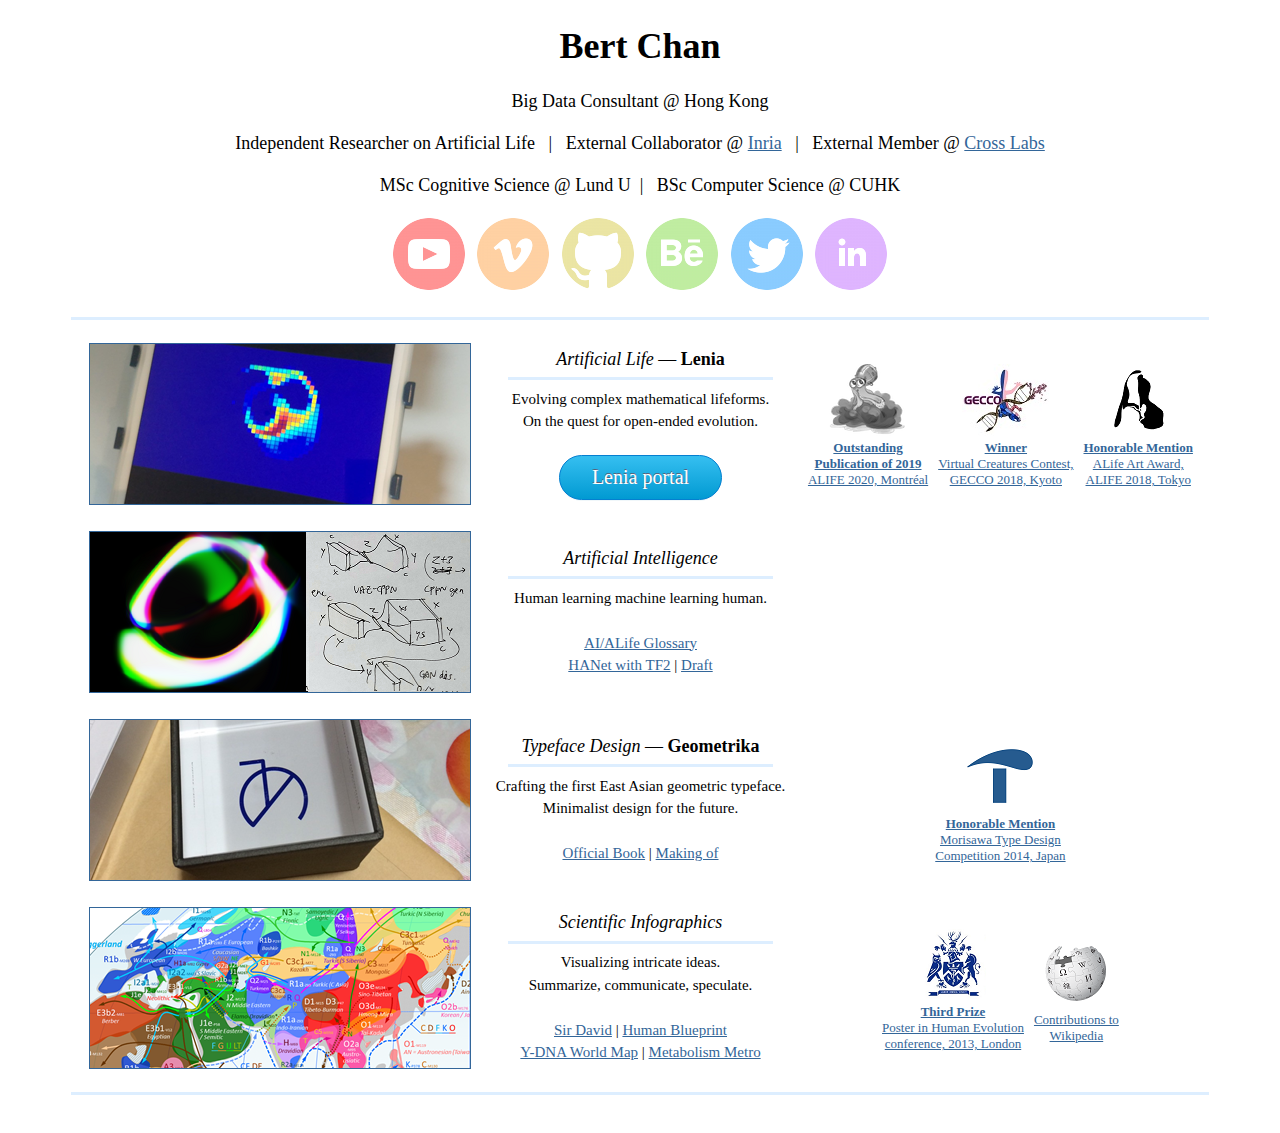
==== index.html @ 1d231fcc "Update index.html" ====
<head>
<meta charset="UTF-8">
<meta name="twitter:card" content="summary" />
<meta name="twitter:site" content="@BertChakovsky" />
<meta name="twitter:title" content="Bert Chan" />
<meta name="twitter:description" content="Bert Chan's Homepage" />
<meta name="twitter:image" content="https://chakazul.github.io/photos/myself-sweden-sq.jpg" />
<style>
BODY, TD { font:18px Georgia; text-align:center; }
H1 { margin-top:25px; }
HR { width:90%; height:3px; border:0px; background:#def; }
A { color:#369; }
TABLE { border:0px; margin:auto; }
TABLE.main TD { vertical-align:center; padding:4px; }
.title { font:18px Georgia; }
.notes { font:15px Georgia; line-height:1.5em; }
.notes2 { font:13px Verdana; }
.thumb { width:380px; height:160px; border:solid 1px #369; margin:8px; }
.liked { margin-top:10px; margin-bottom:20px; }
.liked LI { text-align:left; font:11px Verdana; list-style:none; padding-left:1rem; text-indent:-1.2rem; }
.liked LI:before { content:"🗨️ "; }
/*.liked TD { border:solid 1px lightgrey; padding:5px 20px; }*/
IMG { margin:4px; }
/* https://www.bestcssbuttongenerator.com/ */
.myButton {
	box-shadow: 0px 1px 0px 0px #f0f7fa;
	background:linear-gradient(to bottom, #33bdef 5%, #019ad2 100%);
	background-color:#33bdef;
	border-radius:30px;
	border:1px solid #057fd0;
	display:inline-block;
	cursor:pointer;
	padding:10px 32px;
	color:#ffffff;
	font-family:Georgia;
	font-size:20px;
	text-decoration:none;
	text-shadow:0px -1px 0px #5b6178;
}
.myButton:hover {
	background:linear-gradient(to bottom, #019ad2 5%, #33bdef 100%);
	background-color:#019ad2;
}
.myButton:active {
	position:relative;
	top:1px;
}
</style>
<title>Bert Chan</title>
</head>

<body>
<h1 align=center>Bert Chan</h1>
<p align=center>
Big Data Consultant @ Hong Kong<br><br>
Independent Researcher on Artificial Life &nbsp; | &nbsp;
External Collaborator @ <a target=_blank href="https://flowers.inria.fr/">Inria</a> &nbsp; | &nbsp;
External Member @ <a target=_blank href="https://www.crosslabs.org/">Cross Labs</a><br><br>
MSc Cognitive Science @ Lund U&nbsp; | &nbsp; 
BSc Computer Science @ CUHK<br>

<p align=center>
<a target=_blank href="https://www.youtube.com/channel/UChvhpLkX0j5Hn50vfhud9aQ"><img src="icons/icon-youtube.png"></a>
<a target=_blank href="https://vimeo.com/user86703904"><img src="icons/icon-vimeo.png"></a>
<a target=_blank href="https://github.com/Chakazul/"><img src="icons/icon-github.png"></a>
<a target=_blank href="https://www.behance.net/bertchan"><img src="icons/icon-behance.png"></a>
<a target=_blank href="https://twitter.com/BertChakovsky"><img src="icons/icon-twitter.png"></a>
<a target=_blank href="https://www.linkedin.com/in/bertchan/"><img src="icons/icon-linkedin.png"></a>

<hr>

<table width=90% class="main">
<tr>
<td><img class="thumb" src="icons/thumb-lenia.png"></td>
<td class="notes"><div class="title"><i>Artificial Life</i> &mdash; <b>Lenia</b></div><hr>
	Evolving complex mathematical lifeforms.<br>On the quest for open-ended evolution.<br><br>
	<a href="lenia.html"><span class="mybutton">Lenia portal</span></a>
</td>
<td class="notes">
	<table><tr>
		<td class="notes2"><a target=_blank href="https://twitter.com/BertChakovsky/status/1284913682074353664"><img src="icons/logo-alife2020b.png"><br><b>Outstanding</b><br><b>Publication of 2019</b><br>ALIFE 2020, Montréal</a></td>
		<td class="notes2"><a target=_blank href="https://virtualcreatures.github.io/"><img src="icons/logo-gecco.png"><br><b>Winner</b><br>Virtual Creatures Contest,<br>GECCO 2018, Kyoto</a></td>
		<td class="notes2"><a target=_blank href="http://artaward2018.alifelab.org/"><img src="icons/logo-alife.png"><br><b>Honorable Mention</b><br>ALife Art Award,<br>ALIFE 2018, Tokyo</a></td>
	</tr></table>
    <!--
	<table><tr>
		<td class="notes2"><img src="icons/Y.png" valign="middle">
		<td class="notes2"><a target=_blank href="https://news.ycombinator.com/item?id=18754433"><b>Front page</b> in<br>Hacker News</a>
		<td class="notes2"><img src="icons/AS.png" valign="middle">
		<td class="notes2"><a target=_blank href="arxiv-sanity.png"><b>Top hype</b> in<br>Arxiv Sanity</a>
		<td class="notes2"><img src="icons/PWC.png" valign="middle">
		<td class="notes2"><a target=_blank href="paperswithcode.jpg"><b>Top trending</b> in<br>Papers With Code</a>
	</tr></table>
    -->
    <!--
	<table class="liked"><tr><td class="notes2">
	</td></tr><tr><td class="notes2">
	<a href="#" title="💙 Liked by Jeff Dean (Google.AI lead), Demis Hassabis (DeepMind founder & CEO)
🗨️ This made me reflect on metamorphosis, extinction, identity, and selfhood. - Murray Shanahan (DeepMind senior researcher)
🗨️ This is extremely interesting! - Pierre-Yves Oudeyer (INRIA research director)
🗨️ The thoroughness of [Bert]'s Lenia paper is incredible. - Eric Jang (Google Brain research engineer)
🗨️ There's a lot of good work there - seeing the parameter map analysed in such detail is fantastic. - Tim Hutton (Microsoft senior scientist)">What people said</a> 👆
	</td></tr></table>
    -->
</td>
</tr>

<tr>
<td><img class="thumb" src="icons/thumb-ai3.png"></td>
<td class="notes"><div class="title"><i>Artificial Intelligence</i></div><hr>
	Human learning machine learning human.<br><br>
	<a target=_blank href="http://bit.ly/31eKYdn">AI/ALife Glossary</a><br>
	<a target=_blank href="https://colab.research.google.com/github/Chakazul/HANet/blob/master/hanet_tf2.ipynb">HANet with TF2</a> |
	<a target=_blank href="hanet-notes.jpg">Draft</a>
</td>
<td class="notes">
	<table><tr>
	</tr></table>
	<br><br><br>
    <!--
	<table class="liked"><tr><td class="notes2">
	<a href="#" title="🔄 Retweeted by David Ha (Google Brain researcher), François Chollet (Google, creator of Keras)">What people said</a> 👆
	</td></tr></table>
    -->
</td>
</tr>

<tr>
<td><img class="thumb" src="icons/thumb-geo.png"></td>
<td class="notes"><div class="title"><i>Typeface Design</i> &mdash; <b>Geometrika</b></div><hr>
	Crafting the first East Asian geometric typeface.<br>Minimalist design for the future.<br><br>
	<a target=_blank href="https://competition.morisawa.co.jp/wordpress/wp-content/uploads/2018/06/MOTC2014_Collections.pdf">Official Book</a> |
	<a target=_blank href="https://www.behance.net/gallery/31376945/Typeface-Geometrika-">Making of</a>
</td>
<td class="notes">
	<table><tr>
		<td class="notes2"><a target=_blank href="https://competition.morisawa.co.jp/en/archives/2014/news/20141127_result/"><img src="icons/logo-morisawa.png"><br><b>Honorable Mention</b><br>Morisawa Type Design<br>Competition 2014, Japan</a></td>
	</tr></table>
    <!--
	<table class="liked"><tr><td class="notes2">
	<a href="#" title="🗨️ I was impressed by the challenge taken on by the designer. - Osamu Torinoumi (JiyuKobo founder)
🗨️ I sense an aesthetic appeal in the manner in which the characters are captured. - Kenya Hara (MUJI art director)">What people said</a> 👆
	</td></tr></table>
    -->
</td>
</tr>

<tr>
<td><img class="thumb" src="icons/thumb-dna.png"></td>
<td class="notes"><div class="title"><i>Scientific Infographics</i></div><hr>
	Visualizing intricate ideas.<br>Summarize, communicate, speculate.<br><br>
	<a target=_blank href="attenborough.jpg">Sir David</a> |
	<a target=_blank href="https://www.behance.net/gallery/31695407/Infographics-Human-Evolution">Human Blueprint</a><br>
	<a target=_blank href="https://www.behance.net/gallery/31696657/Infographics-Y-DNA-Genetics">Y-DNA World Map</a> |
	<a target=_blank href="https://www.behance.net/gallery/38270165/Metro-Map-of-Metabolism-The-Overview">Metabolism Metro</a>
</td>
<td class="notes">
	<table><tr>
		<td class="notes2"><a target=_blank href="Human-Evolution-Past-present-and-future.pdf"><img src="icons/logo-marsden.png"><br><b>Third Prize</b><br>Poster in Human Evolution<br>conference, 2013, London</a></td>
		<td class="notes2"><a target=_blank href="https://en.wikipedia.org/wiki/User:Chakazul"><img src="icons/logo-wikipedia.png"><br>Contributions to<br>Wikipedia</a></td>
	</tr></table>
    <!--
	<table class="liked"><tr><td class="notes2">
	<a href="#" title="🏆 Awarded by Sir David Attenborough
🗨️ Magnificent poster. - Erika Schagatay (MSU Professor) on Human Blueprint
🗨️ I am impressed by the level of detail of the new infographic. - Sazhnyev (wikipedian) on Metabolism Metro
🗨️ Impressive effort of visually summarizing what we know about worldwide Y-chromosome distribution. - Dienekes Pontikos (blogger) on Y-DNA Map">What people said</a> 👆
	</td></tr></table>
    -->
</td>
</tr>
</table>

<hr><br>

</body>
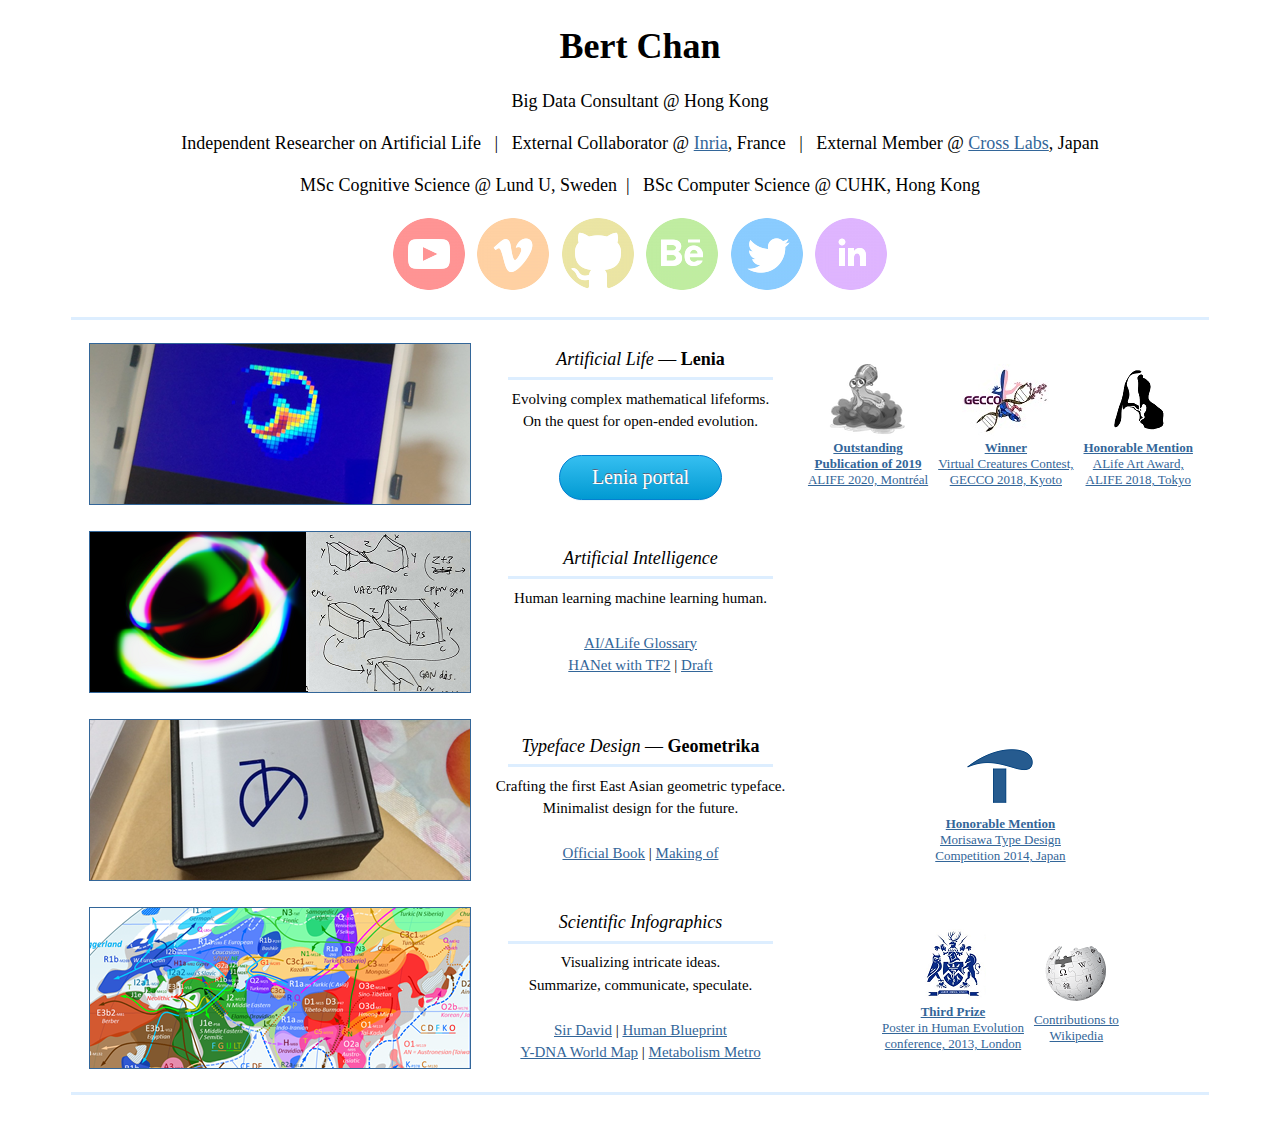
==== commit e9b582ba: "Update index.html" ====
--- a/index.html
+++ b/index.html
@@ -54,10 +54,10 @@
 <p align=center>
 Big Data Consultant @ Hong Kong<br><br>
 Independent Researcher on Artificial Life &nbsp; | &nbsp;
-External Collaborator @ <a target=_blank href="https://flowers.inria.fr/">Inria</a> &nbsp; | &nbsp;
-External Member @ <a target=_blank href="https://www.crosslabs.org/">Cross Labs</a><br><br>
-MSc Cognitive Science @ Lund U&nbsp; | &nbsp; 
-BSc Computer Science @ CUHK<br>
+External Collaborator @ <a target=_blank href="https://flowers.inria.fr/">Inria</a>, France &nbsp; | &nbsp;
+External Member @ <a target=_blank href="https://www.crosslabs.org/">Cross Labs</a>, Japan<br><br>
+MSc Cognitive Science @ Lund U, Sweden&nbsp; | &nbsp; 
+BSc Computer Science @ CUHK, Hong Kong<br>
 
 <p align=center>
 <a target=_blank href="https://www.youtube.com/channel/UChvhpLkX0j5Hn50vfhud9aQ"><img src="icons/icon-youtube.png"></a>
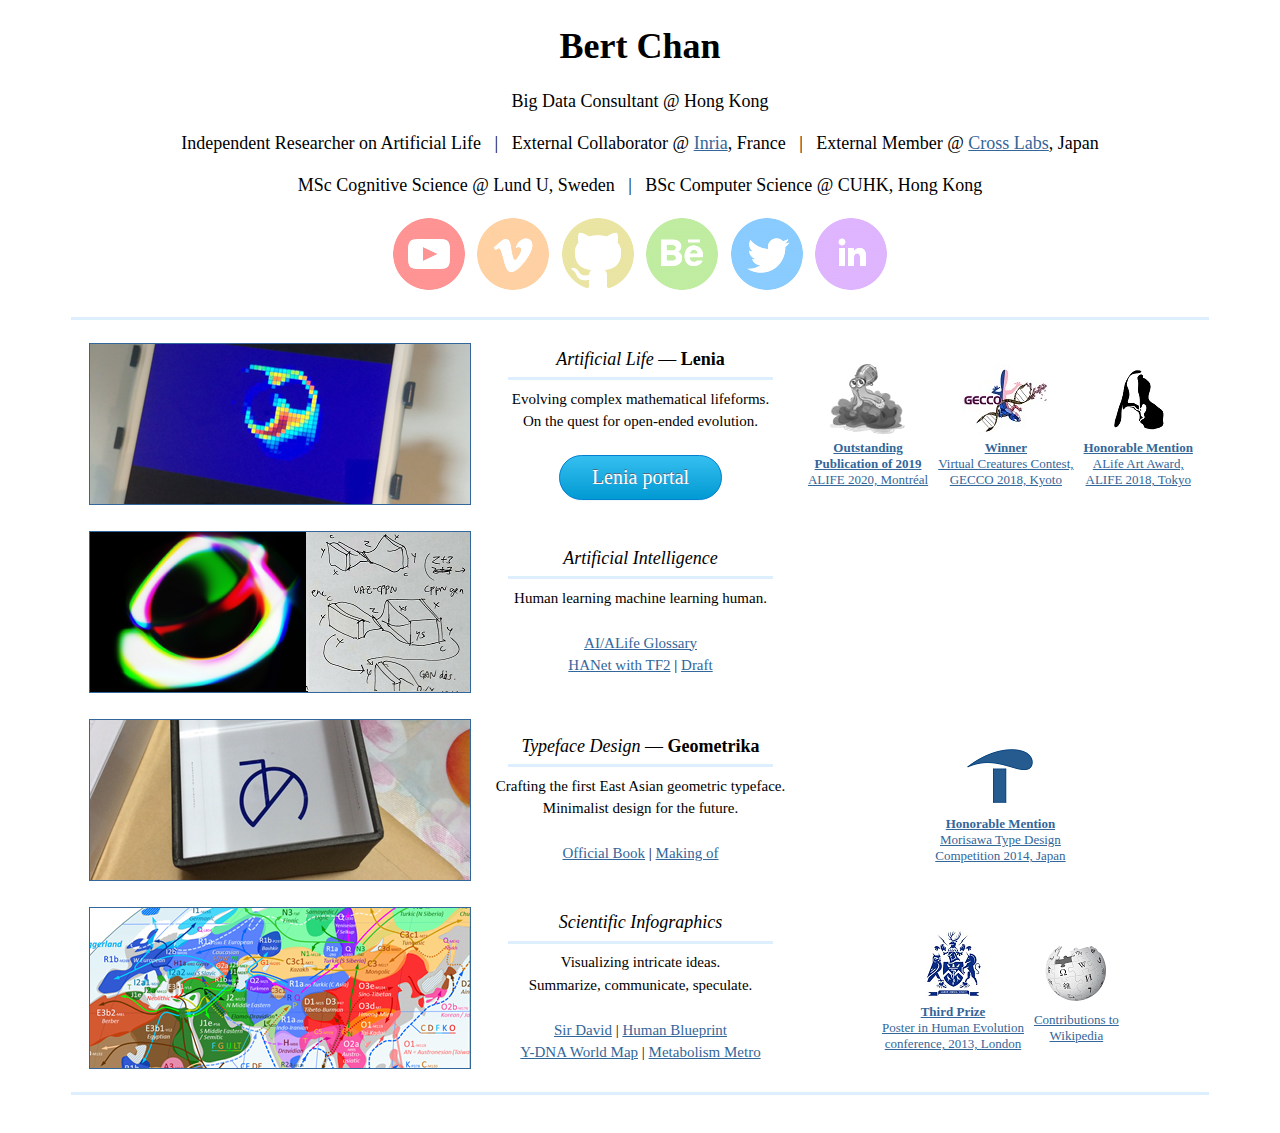
==== commit f9ebbeef: "Update index.html" ====
--- a/index.html
+++ b/index.html
@@ -56,7 +56,7 @@
 Independent Researcher on Artificial Life &nbsp; | &nbsp;
 External Collaborator @ <a target=_blank href="https://flowers.inria.fr/">Inria</a>, France &nbsp; | &nbsp;
 External Member @ <a target=_blank href="https://www.crosslabs.org/">Cross Labs</a>, Japan<br><br>
-MSc Cognitive Science @ Lund U, Sweden&nbsp; | &nbsp; 
+MSc Cognitive Science @ Lund U, Sweden &nbsp; | &nbsp; 
 BSc Computer Science @ CUHK, Hong Kong<br>
 
 <p align=center>
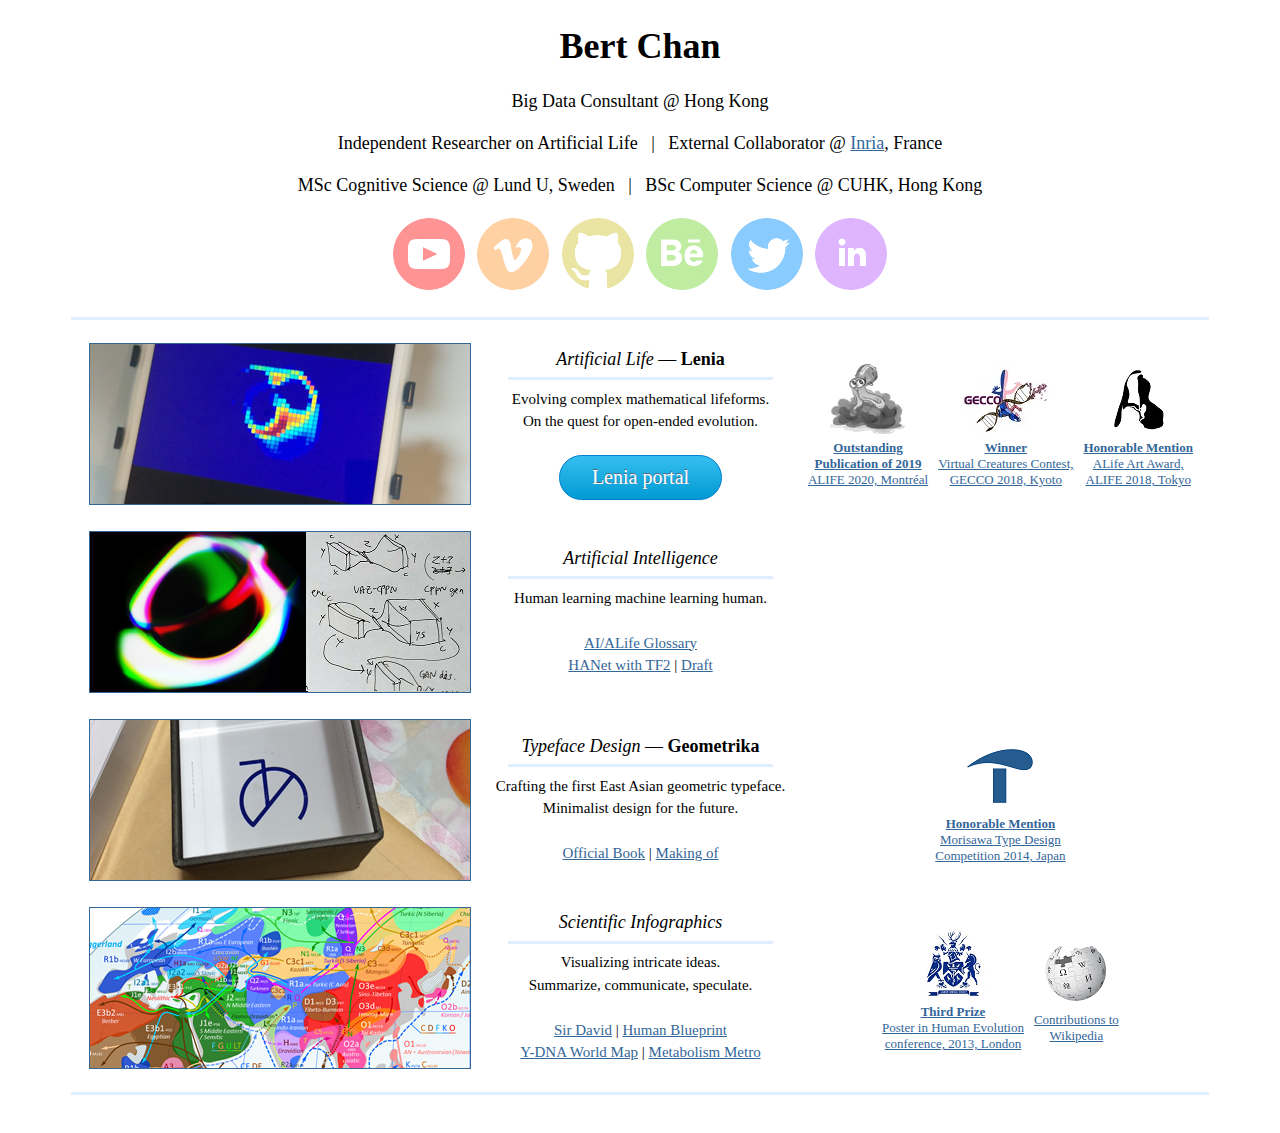
==== commit fa20d8a8: "Update index.html" ====
--- a/index.html
+++ b/index.html
@@ -54,8 +54,8 @@
 <p align=center>
 Big Data Consultant @ Hong Kong<br><br>
 Independent Researcher on Artificial Life &nbsp; | &nbsp;
-External Collaborator @ <a target=_blank href="https://flowers.inria.fr/">Inria</a>, France &nbsp; | &nbsp;
-External Member @ <a target=_blank href="https://www.crosslabs.org/">Cross Labs</a>, Japan<br><br>
+External Collaborator @ <a target=_blank href="https://flowers.inria.fr/">Inria</a>, France<br><br>
+<!-- &nbsp; | &nbsp; External Member @ <a target=_blank href="https://www.crosslabs.org/">Cross Labs</a>, Japan-->
 MSc Cognitive Science @ Lund U, Sweden &nbsp; | &nbsp; 
 BSc Computer Science @ CUHK, Hong Kong<br>
 
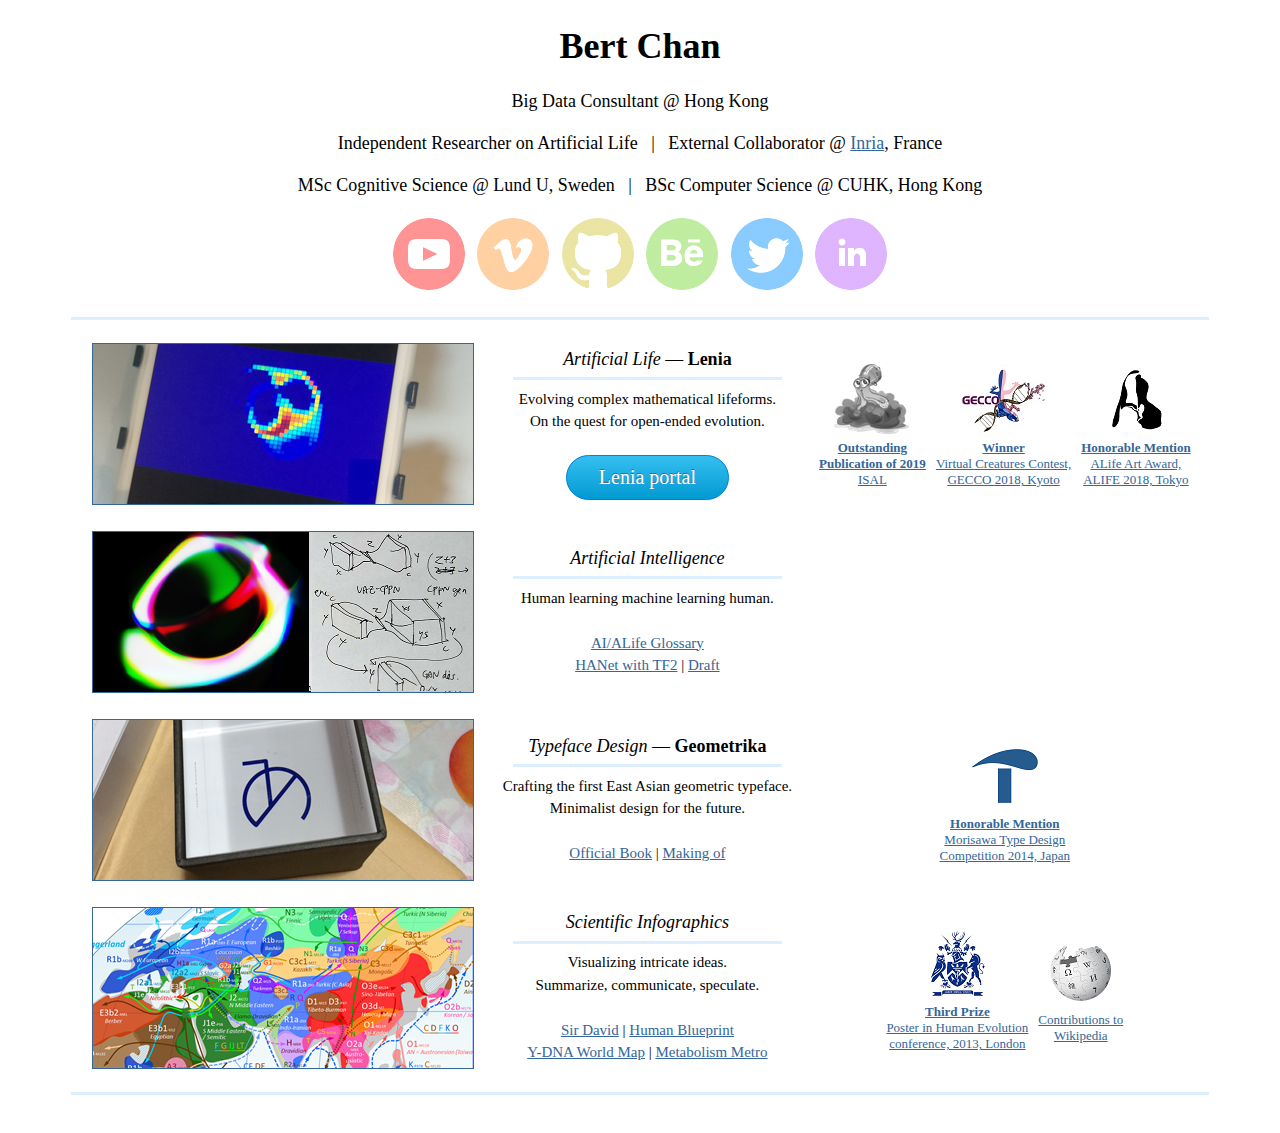
==== commit 39563cd7: "Update index.html" ====
--- a/index.html
+++ b/index.html
@@ -60,7 +60,7 @@
 BSc Computer Science @ CUHK, Hong Kong<br>
 
 <p align=center>
-<a target=_blank href="https://www.youtube.com/channel/UChvhpLkX0j5Hn50vfhud9aQ"><img src="icons/icon-youtube.png"></a>
+<a target=_blank href="https://www.youtube.com/playlist?list=PLxls5YhYdJ0xYabkHAP63cMhPq2mJVSe-"><img src="icons/icon-youtube.png"></a>
 <a target=_blank href="https://vimeo.com/user86703904"><img src="icons/icon-vimeo.png"></a>
 <a target=_blank href="https://github.com/Chakazul/"><img src="icons/icon-github.png"></a>
 <a target=_blank href="https://www.behance.net/bertchan"><img src="icons/icon-behance.png"></a>
@@ -78,7 +78,7 @@
 </td>
 <td class="notes">
 	<table><tr>
-		<td class="notes2"><a target=_blank href="https://twitter.com/BertChakovsky/status/1284913682074353664"><img src="icons/logo-alife2020b.png"><br><b>Outstanding</b><br><b>Publication of 2019</b><br>ALIFE 2020, Montréal</a></td>
+		<td class="notes2"><a target=_blank href="https://twitter.com/BertChakovsky/status/1284913682074353664"><img src="icons/logo-alife2020b.png"><br><b>Outstanding</b><br><b>Publication of 2019</b><br>ISAL</a></td>
 		<td class="notes2"><a target=_blank href="https://virtualcreatures.github.io/"><img src="icons/logo-gecco.png"><br><b>Winner</b><br>Virtual Creatures Contest,<br>GECCO 2018, Kyoto</a></td>
 		<td class="notes2"><a target=_blank href="http://artaward2018.alifelab.org/"><img src="icons/logo-alife.png"><br><b>Honorable Mention</b><br>ALife Art Award,<br>ALIFE 2018, Tokyo</a></td>
 	</tr></table>
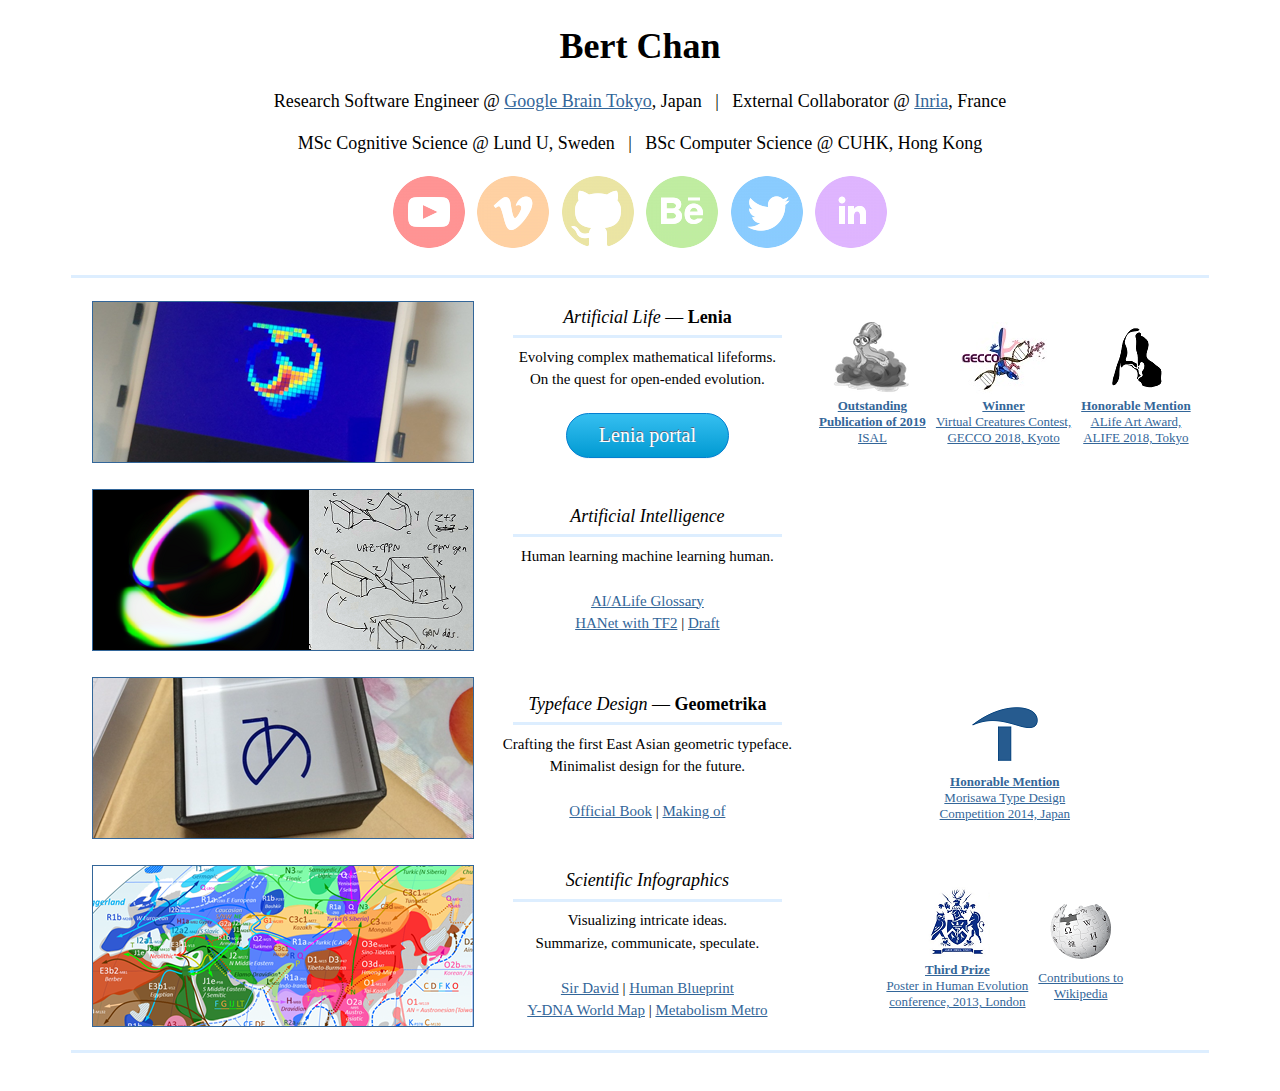
==== commit 4c68c110: "Update index.html" ====
--- a/index.html
+++ b/index.html
@@ -52,8 +52,7 @@
 <body>
 <h1 align=center>Bert Chan</h1>
 <p align=center>
-Big Data Consultant @ Hong Kong<br><br>
-Independent Researcher on Artificial Life &nbsp; | &nbsp;
+Research Software Engineer @ <a target=_blank href="https://research.google/teams/brain/">Google Brain Tokyo</a>, Japan &nbsp; | &nbsp;
 External Collaborator @ <a target=_blank href="https://flowers.inria.fr/">Inria</a>, France<br><br>
 <!-- &nbsp; | &nbsp; External Member @ <a target=_blank href="https://www.crosslabs.org/">Cross Labs</a>, Japan-->
 MSc Cognitive Science @ Lund U, Sweden &nbsp; | &nbsp; 
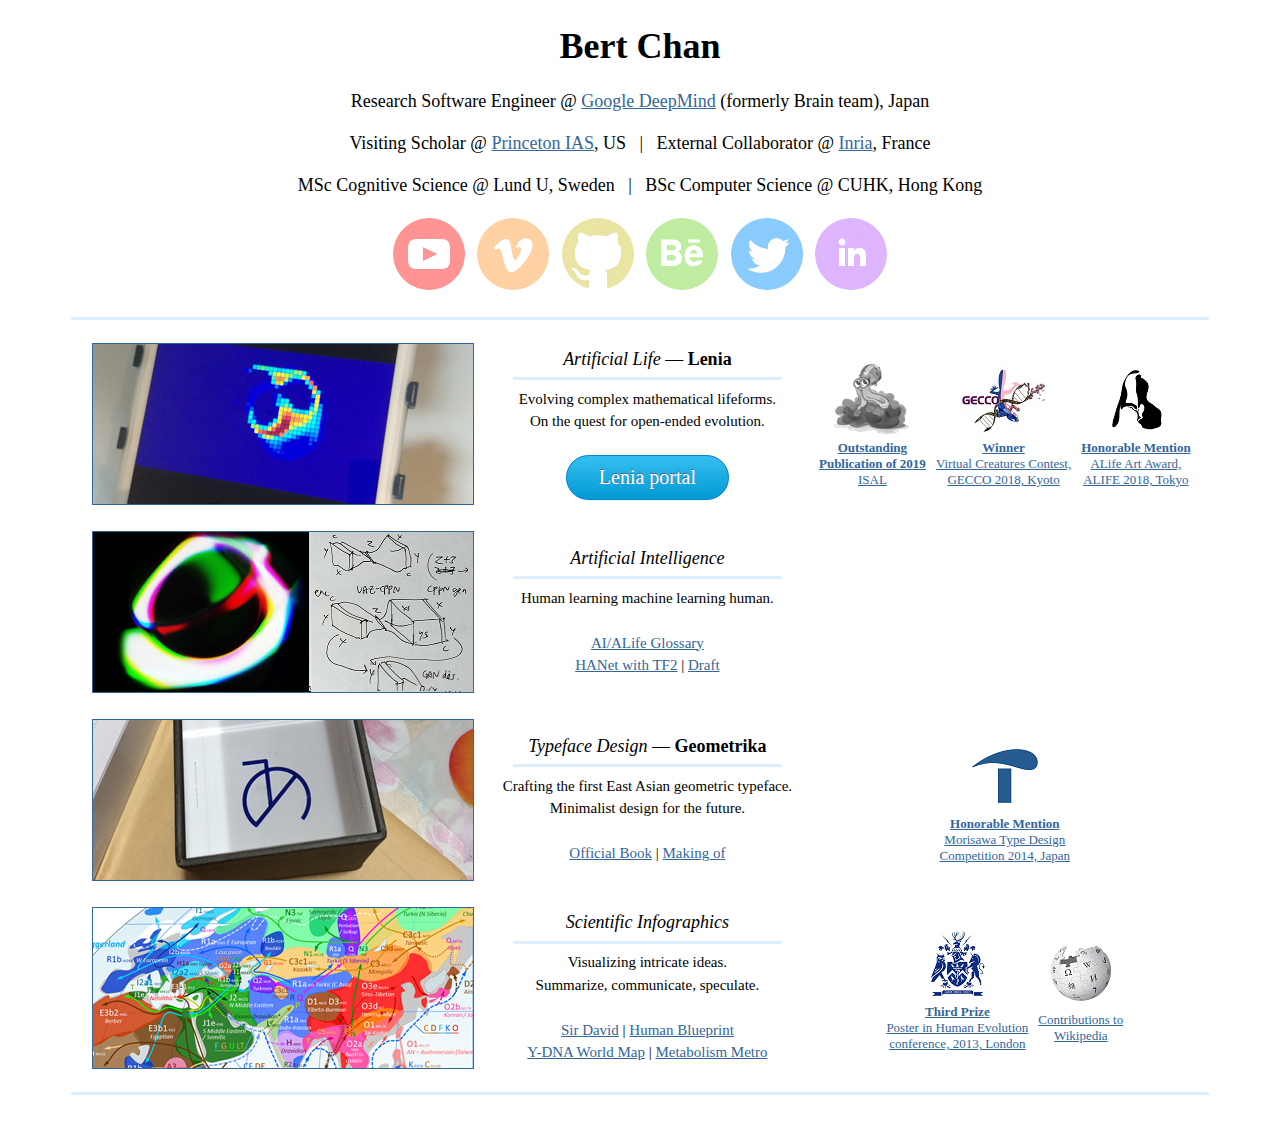
==== commit e0d79bd4: "Update index.html" ====
--- a/index.html
+++ b/index.html
@@ -52,10 +52,11 @@
 <body>
 <h1 align=center>Bert Chan</h1>
 <p align=center>
-Research Software Engineer @ <a target=_blank href="https://research.google/teams/brain/">Google Brain Tokyo</a>, Japan &nbsp; | &nbsp;
+Research Software Engineer @ <a target=_blank href="https://research.google/people/BertChan/">Google DeepMind</a> (formerly Brain team), Japan<br><br>
+Visiting Scholar @ <a target=_blank href="https://www.ias.edu/scholars/bert-chan">Princeton IAS</a>, US &nbsp; | &nbsp;
 External Collaborator @ <a target=_blank href="https://flowers.inria.fr/">Inria</a>, France<br><br>
-<!-- &nbsp; | &nbsp; External Member @ <a target=_blank href="https://www.crosslabs.org/">Cross Labs</a>, Japan-->
-MSc Cognitive Science @ Lund U, Sweden &nbsp; | &nbsp; 
+<!-- &nbsp; | &nbsp; External Member @ <a target=_blank href="https://www.crosslabs.org/">Cross Labs</a>, Japan &nbsp; | &nbsp; -->
+MSc Cognitive Science @ Lund U, Sweden &nbsp; | &nbsp;
 BSc Computer Science @ CUHK, Hong Kong<br>
 
 <p align=center>
